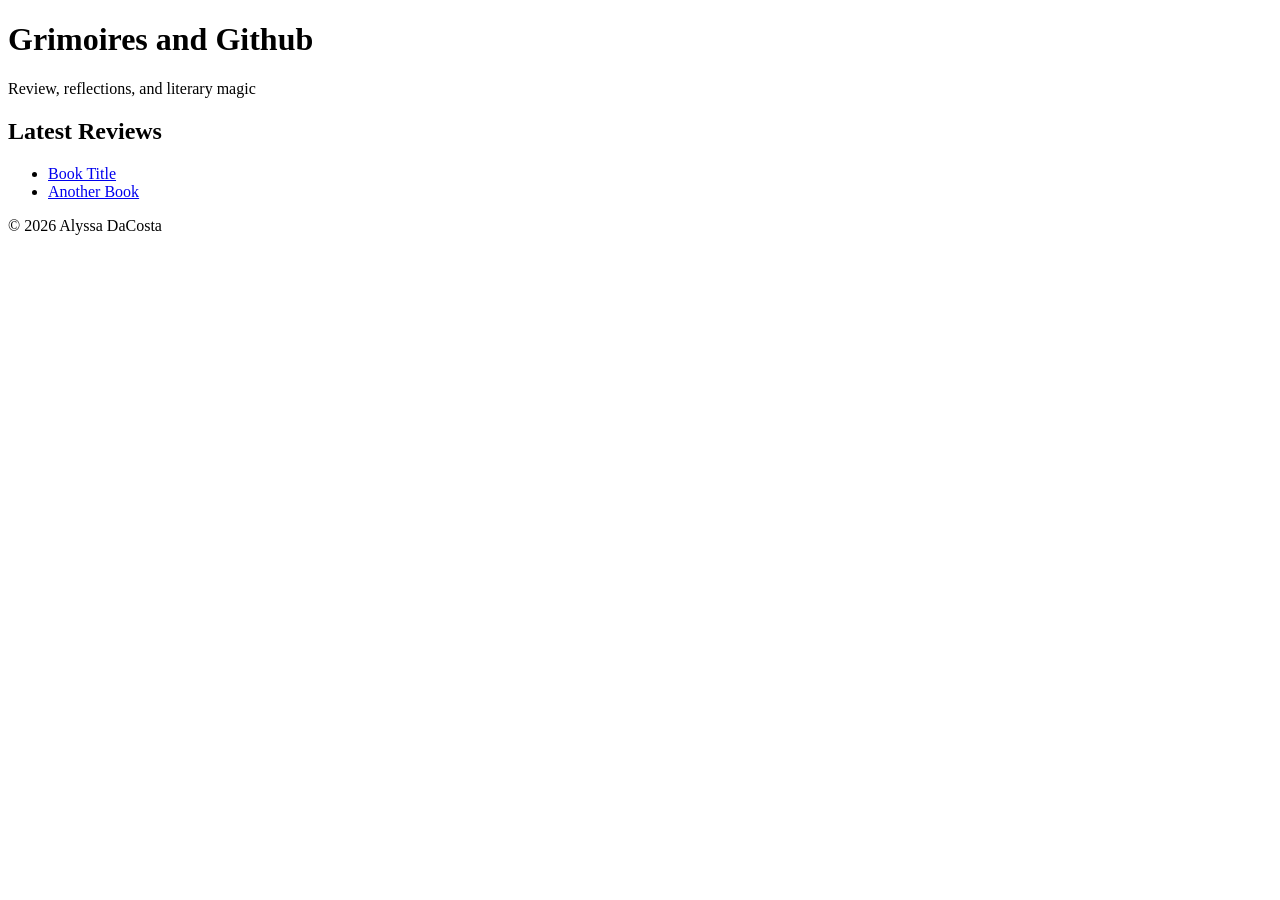
==== index.html @ a0e198ad "Initial website files" ====
<!DOCTYPE html> 
<html lang="en">
<head>
    <meta charset="UTF-8">
    <meta name="viewport" content="width=device-width, initial-scale=1.0">
    <title>Sample HTML Page</title>
    <link rel="stylesheet" href="styles.css">
    <script src="script.js" defer></script>
</head>
<body>
    <header>
        <h1>Grimoires and Github</h1>
        <p class="tagline">Review, reflections, and literary magic</p>
    </header>

    <section class="reviews-list">
        <h2>Latest Reviews</h2>
        <ul>
            <li><a href="reviews/book-title">Book Title</a></li>
            <li><a href="reviews/another-book">Another Book</a></li>
        </ul>
    </section>

    <footer>
        <p>&copy; 2026 Alyssa DaCosta</p>
    </footer>
</body>
</html>
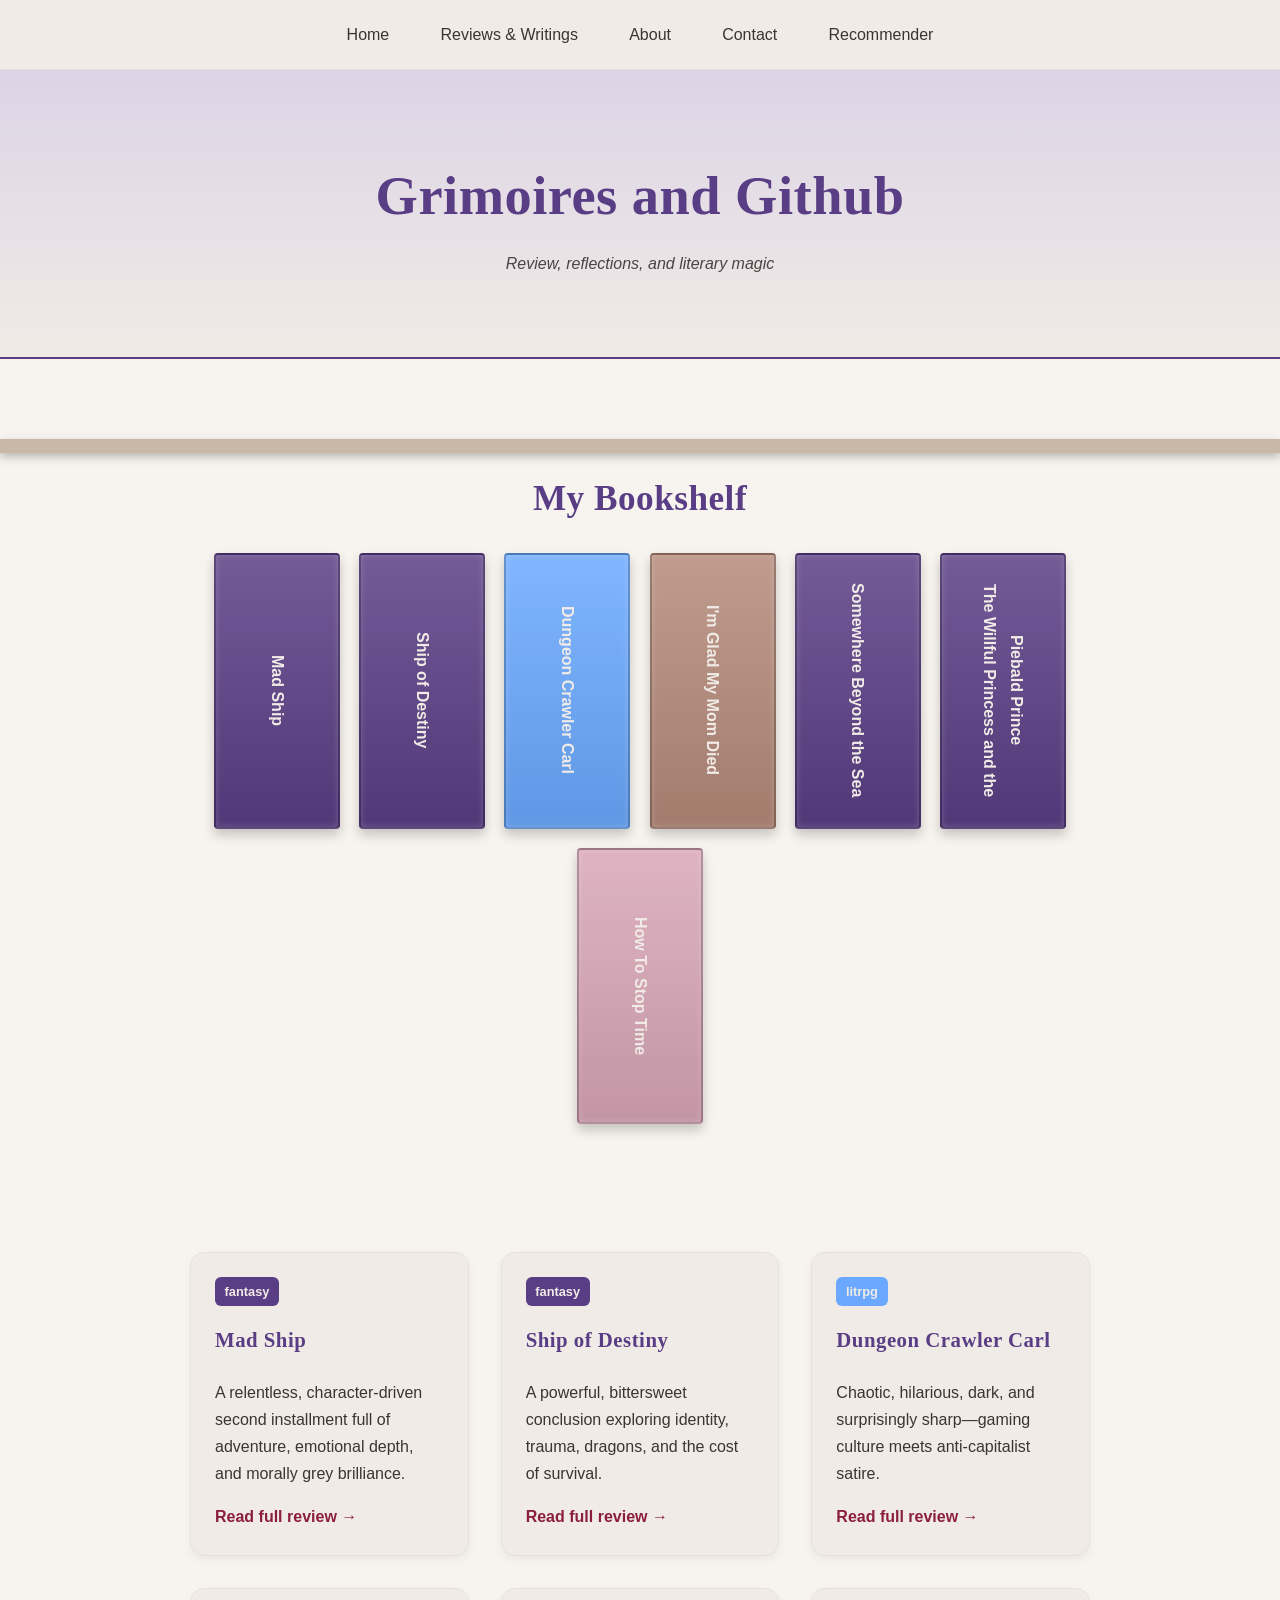
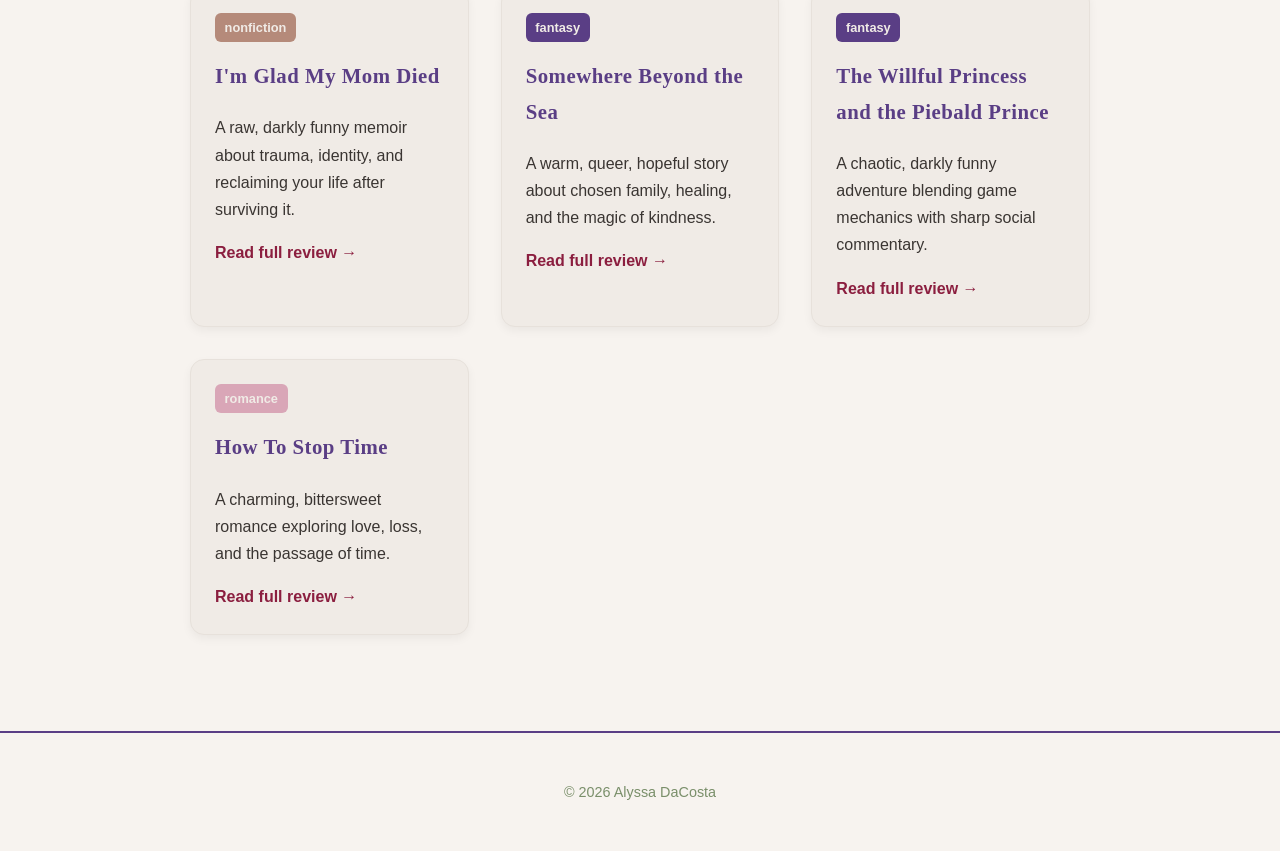
==== commit 75099f0a: "Add full JS-based book recommender (chaos mode, genres, moods, keyword search) and integrate styled " ====
--- a/index.html
+++ b/index.html
@@ -4,25 +4,78 @@
     <meta charset="UTF-8">
     <meta name="viewport" content="width=device-width, initial-scale=1.0">
     <title>Sample HTML Page</title>
-    <link rel="stylesheet" href="styles.css">
+    <link rel="stylesheet" href="/styles/main.css">
     <script src="script.js" defer></script>
 </head>
 <body>
-    <header>
+
+    <nav class="site-nav">
+        <a href="index.html" class="nav-link">Home</a>
+        <a href="reviews/index.html" class="nav-link">Reviews & Writings</a>
+        <a href="about/index.html" class="nav-link">About</a>
+        <a href="#" class="nav-link">Contact</a>
+        <a href="/recommender.html" class="nav-link">Recommender</a>
+    </nav>
+    <header class="hero">
         <h1>Grimoires and Github</h1>
         <p class="tagline">Review, reflections, and literary magic</p>
     </header>
 
-    <section class="reviews-list">
-        <h2>Latest Reviews</h2>
-        <ul>
-            <li><a href="reviews/book-title">Book Title</a></li>
-            <li><a href="reviews/another-book">Another Book</a></li>
-        </ul>
+
+    <!-- Bookshelf -->
+
+    <section class="bookshelf">
+        <h2 class="shelf-title">My Bookshelf </h2>
+
+        <div id="bookshelf-grid" class="shelf-grid"></div>
+    </section>
+
+
+
+    <!-- Review Cards Section -->
+
+    <section class="review-cards">
+        <div id="home-review-cards"></div>
+        
     </section>
 
     <footer>
         <p>&copy; 2026 Alyssa DaCosta</p>
     </footer>
+    <script>
+        // Bookshelf 
+        fetch('reviews/reviews.json') 
+            .then(r => r.json()) 
+            .then(reviews => { 
+                const shelf = document.getElementById('bookshelf-grid'); 
+                reviews.forEach(review => { 
+                    const spine = document.createElement('a'); 
+                    spine.classList.add('book-spine', review.genre.toLowerCase()); 
+                    spine.href = `reviews/${review.link}`; 
+                    spine.innerHTML = `<span>${review.title}</span>`; 
+                    shelf.appendChild(spine); 
+            }); 
+        });
+            
+            // Homepage review cards 
+        
+            fetch('reviews/reviews.json') 
+                .then(r => r.json()) 
+                .then(reviews => { 
+                    const container = document.getElementById('home-review-cards'); 
+                    reviews.slice(0, 20).forEach(review => { 
+                        const card = document.createElement('article'); 
+                        card.classList.add('home-review-card'); 
+                        card.innerHTML = ` <span class="genre-tag ${review.genre}">${review.genre}</span> 
+                        <h3>${review.title}</h3> 
+                        <p>${review.summary}</p> 
+                        <a href="reviews/${review.link}" class="read-more">Read full review →</a> 
+                        `; 
+                        
+                        container.appendChild(card); 
+                }); 
+            });
+</script>
+
 </body>
 </html>
--- a/styles/main.css
+++ b/styles/main.css
@@ -0,0 +1,535 @@
+/* -------------------------------- */ 
+/*          COLOR PALETTE           */ 
+/* -------------------------------- */
+
+:root {
+    --background: #f7f3ef; /* warm parchment */
+    --surface: #f0ebe6; /* soft card background */
+    --surface-alt: #e7e1db; /* subtle contrast */
+    --lavender-smoke: #dcd4e6; /* muted lavender */
+    --witchy-purple: #5a3e85; /* deep purple */
+    --witchy-purple-soft: #7a5ca3; /* softened version */
+    --charcoal: #3a3532; /* warm charcoal */
+    --charcoal-soft: #4a4542; /* softer text */
+    --blood-red: #8b1e3f; /* rich blood red */
+    --rose-blush: #d9a6b7; /* soft pink */
+    --moss: #7a8f6a; /* earthy moss green */
+    --moonstone: #b8c4d4; /* cool moonstone blue */
+    --litrpg-blue: #6aa9ff; /* bright but soft digital blue */
+    --memoir-clay: #b58a7a; /* warm, grounded clay */
+
+}
+
+/* -------------------------------- */ 
+/*          GLOBAL STYLES           */ 
+/* -------------------------------- */
+
+body {
+    font-family: 'Inter', sans-serif;
+    background-color: var(--background);
+    color: var(--charcoal);
+    margin: 0;
+    padding: 0;
+    line-height: 1.7;
+}
+
+h1, h2, h3 {
+    font-family: 'Cormorant Garamond', serif;
+    color: var(--witchy-purple);
+    letter-spacing: 0.5px;
+}
+
+.container {
+    max-width: 1100px;
+    margin: 0 auto;
+    padding: 0 1.5rem;
+}
+
+section {
+    margin-bottom: 4rem;
+}
+
+
+/* -------------------------------- */ 
+/*          NAV BAR                */ 
+/* -------------------------------- */
+
+.site-nav {
+    display: flex;
+    justify-content: center;
+    gap: 2rem;
+    padding: 1rem 0;
+    background-color: var(--surface);
+    border-bottom: 1px solid var(--surface-alt);
+    position: sticky;
+    top: 0;
+    z-index: 100;
+}
+
+.nav-link {
+    text-decoration: none;
+    font-weight: 500;
+    color: var(--charcoal);
+    padding: 0.3rem 0.6rem;
+    border-radius: 6px;
+    transition: background-color 0.2s ease, color 0.2s ease;
+}
+
+
+.nav-link:hover {
+    background-color: var(--lavender-smoke);
+    color: var(--witchy-purple);
+}
+
+
+/* -------------------------------- */ 
+/*          HEADER + FOOTER         */ 
+/* -------------------------------- */
+
+
+header {
+    text-align: center;
+    padding: 3rem 1rem;
+    background: linear-gradient(to bottom, var(--lavender-smoke), var(--surface));
+    border-bottom: 2px solid var(--witchy-purple);
+}
+
+h1 {
+    margin: 0;
+    font-size: 3rem;
+}
+
+.tagline {
+    font-style: italic;
+    color: var(--charcoal-soft);
+    margin-top: 0.5rem;
+}
+
+footer {
+    text-align: center;
+    padding: 2rem;
+    font-size: 0.9rem;
+    color: var(--moss);
+    border-top: 2px solid var(--witchy-purple);
+}
+
+
+
+/* -------------------------------- */ 
+/*              HERO                 */ 
+/* -------------------------------- */
+
+.hero {
+    text-align: center;
+    padding: 5rem 1rem 4rem;
+    background: linear-gradient(
+        to bottom,
+        var(--lavender-smoke),
+        var(--surface)
+    );
+    border-bottom: 2px solid var(--witchy-purple);
+}
+
+.hero h1 {
+    font-size: 3.4rem;
+    margin: 0;
+}
+
+.hero p {
+    font-style: italic;
+    color: var(--charcoal-soft);
+    margin-top: 0.5rem;
+}
+
+
+/* -------------------------------- */ 
+/*            REVIEW CARDS          */ 
+/* -------------------------------- */
+
+
+#home-review-cards {
+    max-width: 900px;
+    margin: 3rem auto;
+    display: grid;
+    grid-template-columns: repeat(auto-fit, minmax(250px, 1fr));
+    gap: 2rem;
+}
+
+.home-review-card {
+    background-color: var(--surface);
+    border: 1px solid var(--surface-alt);
+    padding: 1.5rem;
+    border-radius: 14px;
+    box-shadow: 0 4px 10px rgba(0, 0, 0, 0.05);
+    transition: transform 0.2s ease, box-shadow 0.2s ease;
+}
+
+.home-review-card:hover {
+    transform: translateY(-4px);
+    box-shadow: 0 10px 24px rgba(0, 0, 0, 0.12);
+}
+
+.home-review-card h3 {
+    margin-top: 0.5rem;
+    font-size: 1.3rem;
+}
+
+.review-cards {
+    max-width: 900px;
+    margin: 3rem auto;
+    display: grid;
+    grid-template-columns: repeat(auto-fit, minmax(250px, 1fr));
+    gap: 2.2rem;
+}
+
+.review-card {
+    background-color: var(--surface);
+    border: 1px solid var(--surface-alt);
+    padding: 1.75rem;
+    border-radius: 14px;
+    box-shadow: 0 4px 10px rgba(0, 0, 0, 0.06);
+    transition: transform 0.25s ease, box-shadow 0.25s ease;
+}
+
+.review-card:hover {
+    transform: translateY(-4px);
+    box-shadow: 0 10px 24px rgba(0, 0, 0, 0.12);
+}
+
+.review-card h3 {
+    margin-top: 0;
+    color: var(--witchy-purple-soft);
+}
+
+.review-card .summary {
+    color: var(--charcoal);
+    margin: 0.5rem 0 1rem;
+}
+
+/* Read More Link */
+
+.read-more {
+    color: var(--blood-red);
+    text-decoration: none;
+    font-weight: bold;
+}
+
+.read-more:hover {
+    text-decoration: underline;
+    color: var(--rose-blush);
+}
+
+
+/* -------------------------------- */ 
+/*         GENRE TAGS              */ 
+/* -------------------------------- */
+
+.genre-tag {
+    display: inline-block;
+    padding: 0.25rem 0.6rem;
+    border-radius: 6px;
+    font-size: 0.8rem;
+    font-weight: bold;
+    color: var(--surface);
+    margin-bottom: 0.5rem;
+}
+
+.genre-tag.fantasy { background-color: var(--witchy-purple); } 
+.genre-tag.romance { background-color: var(--rose-blush); } 
+.genre-tag.horror { background-color: var(--blood-red); } 
+.genre-tag.scifi { background-color: var(--moonstone); } 
+.genre-tag.mystery { background-color: var(--moss); } 
+.genre-tag.litrpg { background-color: var(--witchy-purple-soft); } 
+.genre-tag.nonfiction { background-color: var(--charcoal-soft); }
+.genre-tag.litrpg { background-color: var(--litrpg-blue); }
+.genre-tag.nonfiction { background-color: var(--memoir-clay); }
+
+
+/* -------------------------------- */ 
+/*          BOOK SHELF              */ 
+/* -------------------------------- */
+
+.bookshelf {
+    max-width: 900px; 
+    margin: 3rem auto; 
+    padding: 2rem 1rem; 
+    text-align: center;
+}
+
+.shelf-grid {
+    display: grid;
+    grid-template-columns: repeat(auto-fit, minmax(90px, 1fr));
+    gap: 2rem 1.2rem;
+    position: relative;
+}
+
+.bookshelf::before {
+    content: "";
+    position: absolute;
+    left: 0;
+    width: 100%;
+    height: 14px;
+    background: #c8b8a8;
+    box-shadow: 0 4px 10px rgba(0,0,0,0.25);
+}
+
+.shelf-title {
+    font-size: 2.2rem;
+    margin-bottom: 1.5rem;
+}
+
+.shelf-grid {
+    display: flex;
+    justify-content: center;
+    gap: 1.2rem;
+    flex-wrap: wrap;
+    margin-top: 1rem;
+}
+
+.book-spine {
+    display: flex; 
+    align-items: center; 
+    justify-content: center; 
+    width: 90px; 
+    height: 240px; 
+    border-radius: 4px; 
+    text-decoration: none; 
+    color: var(--surface); 
+    font-weight: bold; 
+    writing-mode: vertical-lr; 
+    text-orientation: mixed; 
+    padding: 1rem; 
+    
+    /* Book texture */ 
+    background-image: linear-gradient( to bottom, rgba(255,255,255,0.15), rgba(0,0,0,0.1) ); 
+    border: 2px solid rgba(0,0,0,0.2); 
+    box-shadow: inset 0 0 6px rgba(255,255,255,0.2), 0 6px 12px rgba(0,0,0,0.2); 
+    transition: transform 0.25s ease, box-shadow 0.25s ease;
+}
+
+
+.book-spine:hover {
+    transform: translateY(-8px) scale(1.04); 
+    box-shadow: 0 12px 24px rgba(0,0,0,0.25);
+}
+
+.book-spine.fantasy { background-color: var(--witchy-purple); } 
+.book-spine.romance { background-color: var(--rose-blush); } 
+.book-spine.horror { background-color: var(--blood-red); } 
+.book-spine.scifi { background-color: var(--moonstone); } 
+.book-spine.mystery { background-color: var(--moss); }
+.book-spine.litrpg { background-color: var(--litrpg-blue); }
+.book-spine.nonfiction { background-color: var(--memoir-clay); }
+
+
+/* -------------------------------- */ 
+/*          BOOK SHELF              */ 
+/* -------------------------------- */
+
+.review-header {
+    text-align: center;
+    padding: 4rem 1rem 3rem;
+    background: linear-gradient(to bottom, var(--lavender-smoke), var(--surface));
+    border-bottom: 2px solid var(--witchy-purple);
+}
+
+.review-header h1 {
+    margin: 0;
+    font-size: 2.8rem;
+}
+
+
+.review-meta {
+    margin-top: 0.5rem;
+    color: var(--charcoal);
+    font-style: italic;
+}
+
+.review-content {
+    max-width: 750px;
+    margin: 2.5rem auto;
+    padding: 0 1rem;
+}
+
+.review-section {
+    margin-bottom: 2rem;
+}
+
+.review-section h2 {
+    border-bottom: 1px solid var(--lavender-smoke);
+    padding-bottom: 0.5rem;
+    margin-bottom: 1.5rem;
+}
+
+.review-section p {
+    line-height: 1.6;
+    color: var(--charcoal);
+}
+
+/* Quotes */
+
+blockquote {
+    margin: 1re 0;
+    padding: 1rem 1.5rem;
+    background-color: var(--surface);
+    border-left: 4px solid var(--witchy-purple);
+    font-style: italic;
+    color: var(--charcoal);
+}
+
+.back-link {
+    display: inline-block;
+    margin-top: 1rem;
+    color: var(--blood-red);
+    text-decoration: none;
+    font-weight: bold;
+}
+
+.back-link:hover {
+    text-decoration: underline;
+    color: var(--rose-blush);
+}
+
+/* Other Writings */
+
+.writing-list {
+    list-style: none;
+    padding: 0;
+    margin-top: 1rem;
+}
+
+.writing-list li {
+    margin-bottom: 0.75rem;
+}   
+
+.writing-list a {
+    color: var(--blood-red);
+    text-decoration: none;
+    font-weight: bold;
+}
+
+.writing-list a:hover {
+    text-decoration: underline;
+    color: var(--rose-blush);
+}
+
+
+.about-photo {
+    width: 220px;
+    height: auto;
+    border-radius: 12px;
+    display: block;
+    margin: 0 auto 2rem;
+    box-shadow: 0 6px 18px rgba(0,0,0,0.15);
+}
+
+
+/* -------------------------------- */ 
+/*     BOOK RECOMMENDATION CARD     */ 
+/* -------------------------------- */
+
+#recommendation-output {
+    max-width: 700px;
+    margin: 3rem auto;
+    padding: 0 1rem;
+}
+
+.rec-card {
+    background: var(--surface);
+    border: 1px solid var(--surface-alt);
+    padding: 2rem;
+    border-radius: 16px;
+    box-shadow: 0 6px 18px rgba(0,0,0,0.08);
+    animation: fadeIn 0.4s ease-out;
+    position: relative;
+    overflow: hidden;
+}
+
+/* Decorative top border flourish */
+.rec-card::before {
+    content: "";
+    position: absolute;
+    top: 0;
+    left: 0;
+    height: 6px;
+    width: 100%;
+    background: linear-gradient(
+        to right,
+        var(--witchy-purple),
+        var(--lavender-smoke),
+        var(--witchy-purple)
+    );
+}
+
+.rec-card h2 {
+    margin-top: 0;
+    font-family: 'Cormorant Garamond', serif;
+    font-size: 2rem;
+    color: var(--witchy-purple);
+}
+
+.rec-card p {
+    margin: 0.5rem 0 1rem;
+    color: var(--charcoal);
+}
+
+.rec-label {
+    font-weight: bold;
+    color: var(--witchy-purple-soft);
+}
+
+/* Genre + tags styling */
+.rec-tags {
+    margin: 1rem 0;
+    padding: 0.75rem 1rem;
+    background: var(--surface-alt);
+    border-radius: 10px;
+    font-size: 0.9rem;
+    color: var(--charcoal-soft);
+}
+
+/* Summary box */
+.rec-summary {
+    margin-top: 1.5rem;
+    padding: 1.2rem 1.4rem;
+    background: var(--surface);
+    border-left: 4px solid var(--witchy-purple);
+    border-radius: 6px;
+    font-style: italic;
+    color: var(--charcoal);
+}
+
+/* Fade-in animation */
+@keyframes fadeIn {
+    from { opacity: 0; transform: translateY(10px); }
+    to   { opacity: 1; transform: translateY(0); }
+}
+
+
+/* -------------------------------- */ 
+/*         RECOMMENDER BUTTONS      */ 
+/* -------------------------------- */
+
+.rec-controls {
+    text-align: center;
+    margin: 2rem auto;
+}
+
+.rec-button {
+    background: var(--lavender-smoke);
+    color: var(--charcoal);
+    border: 1px solid var(--surface-alt);
+    padding: 0.6rem 1.2rem;
+    margin: 0.4rem;
+    border-radius: 8px;
+    font-weight: 600;
+    cursor: pointer;
+    transition: background 0.2s ease, transform 0.2s ease;
+}
+
+.rec-button:hover {
+    background: var(--witchy-purple-soft);
+    color: var(--surface);
+    transform: translateY(-2px);
+}
+
